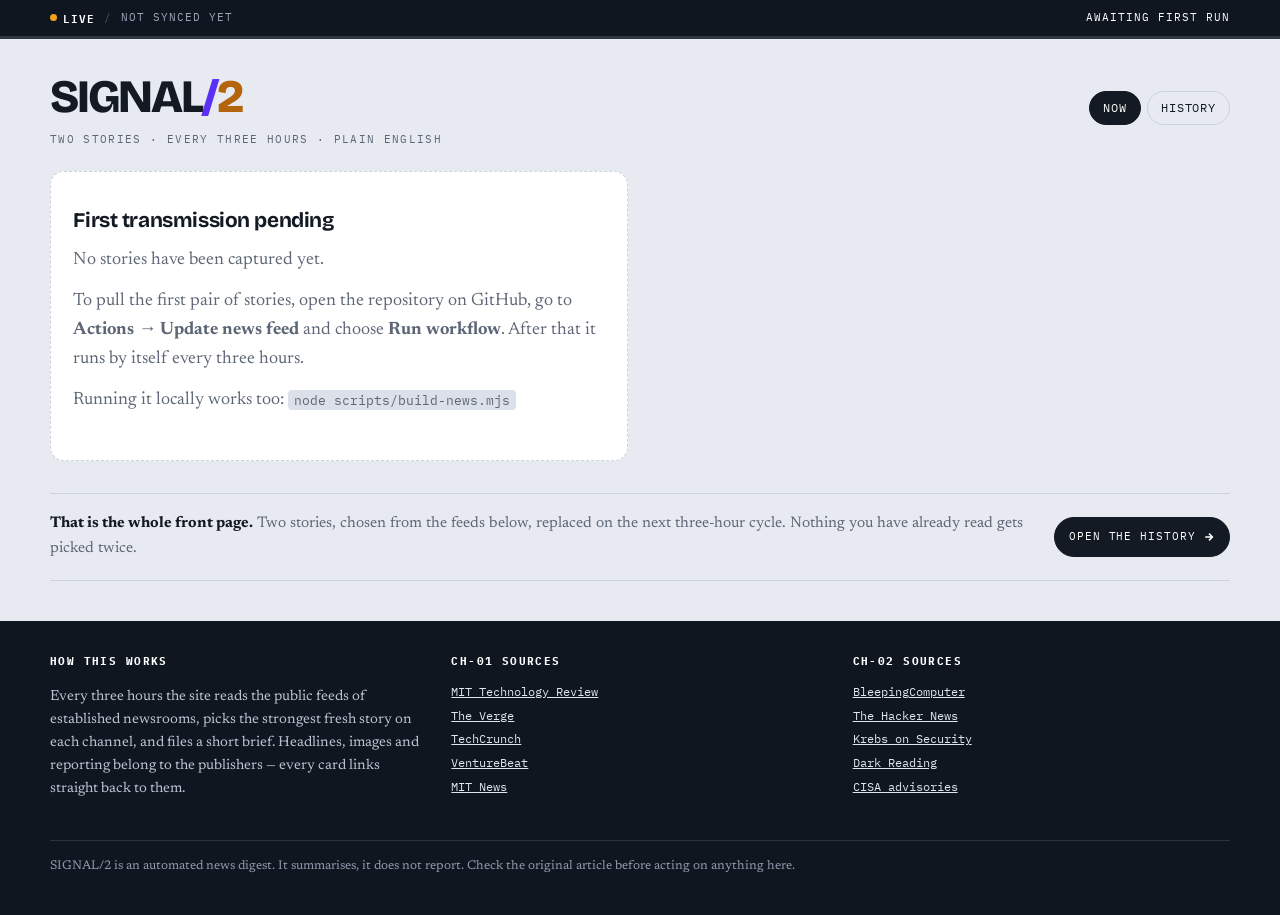
==== index.html @ 84737851 "Add files via upload" ====
<!doctype html>
<html lang="en">
<head>
<meta charset="utf-8">
<meta name="viewport" content="width=device-width, initial-scale=1, viewport-fit=cover">
<title>SIGNAL/2 — AI and cybersecurity news in plain English</title>
<meta name="description" content="Two stories, every three hours: one on artificial intelligence, one on cybersecurity, each explained in 150 words or fewer.">
<meta name="theme-color" content="#0f1620">
<meta property="og:title" content="SIGNAL/2 — two stories, every three hours">
<meta property="og:description" content="One AI story and one cybersecurity story, refreshed every three hours and written for people who are not specialists.">
<meta property="og:type" content="website">
<link rel="icon" href="data:image/svg+xml,%3Csvg xmlns='http://www.w3.org/2000/svg' viewBox='0 0 32 32'%3E%3Crect width='32' height='32' rx='7' fill='%230f1620'/%3E%3Ccircle cx='11' cy='16' r='4' fill='%235a31f4'/%3E%3Ccircle cx='21' cy='16' r='4' fill='%23f2a31b'/%3E%3C/svg%3E">
<link rel="preconnect" href="https://fonts.googleapis.com">
<link rel="preconnect" href="https://fonts.gstatic.com" crossorigin>
<link href="https://fonts.googleapis.com/css2?family=Bricolage+Grotesque:opsz,wght@12..96,600;12..96,700;12..96,800&family=IBM+Plex+Mono:wght@400;500;600&family=Newsreader:opsz,wght@6..72,400;6..72,500&display=swap" rel="stylesheet">
<link rel="stylesheet" href="assets/css/site.css">
</head>
<body>
<a class="skip" href="#channels">Skip to the stories</a>

<!-- the transmission strip: live state of the three-hour cycle -->
<div class="transmission">
  <div class="wrap transmission__row">
    <span class="transmission__live"><span class="dot"></span> Live</span>
    <span class="transmission__sep">/</span>
    <span class="transmission__meta" id="synced">syncing…</span>
    <span class="transmission__next" id="next">next in —</span>
  </div>
  <div class="meter"><div class="meter__fill" id="meterFill"></div></div>
</div>

<header class="wrap masthead">
  <div class="masthead__top">
    <div>
      <a class="wordmark" href="./">SIGNAL<span>/</span><em>2</em></a>
      <p class="tagline">Two stories · every three hours · plain English</p>
    </div>
    <nav class="nav" aria-label="Sections">
      <a href="./" aria-current="page">Now</a>
      <a href="archive.html">History</a>
    </nav>
  </div>
</header>

<main>
  <section class="wrap channels" id="channels" aria-label="Current stories">
    <p class="tagline">Loading the current transmission…</p>
  </section>

  <section class="wrap handoff">
    <p><b>That is the whole front page.</b> Two stories, chosen from the feeds below, replaced on
       the next three-hour cycle. Nothing you have already read gets picked twice.</p>
    <a class="btn" href="archive.html">Open the history
      <svg viewBox="0 0 16 16" fill="none" stroke="currentColor" stroke-width="2" aria-hidden="true"><path d="M3 8h9M8 3.5 12.5 8 8 12.5"/></svg>
    </a>
  </section>
</main>

<footer class="footer">
  <div class="wrap footer__grid">
    <div>
      <h2>How this works</h2>
      <p>Every three hours the site reads the public feeds of established newsrooms, picks the
         strongest fresh story on each channel, and files a short brief. Headlines, images and
         reporting belong to the publishers — every card links straight back to them.</p>
    </div>
    <div>
      <h2>CH-01 sources</h2>
      <ul>
        <li><a href="https://www.technologyreview.com/" rel="noopener">MIT Technology Review</a></li>
        <li><a href="https://www.theverge.com/ai-artificial-intelligence" rel="noopener">The Verge</a></li>
        <li><a href="https://techcrunch.com/category/artificial-intelligence/" rel="noopener">TechCrunch</a></li>
        <li><a href="https://venturebeat.com/category/ai/" rel="noopener">VentureBeat</a></li>
        <li><a href="https://news.mit.edu/topic/artificial-intelligence2" rel="noopener">MIT News</a></li>
      </ul>
    </div>
    <div>
      <h2>CH-02 sources</h2>
      <ul>
        <li><a href="https://www.bleepingcomputer.com/" rel="noopener">BleepingComputer</a></li>
        <li><a href="https://thehackernews.com/" rel="noopener">The Hacker News</a></li>
        <li><a href="https://krebsonsecurity.com/" rel="noopener">Krebs on Security</a></li>
        <li><a href="https://www.darkreading.com/" rel="noopener">Dark Reading</a></li>
        <li><a href="https://www.cisa.gov/" rel="noopener">CISA advisories</a></li>
      </ul>
    </div>
  </div>
  <div class="wrap footer__note">
    SIGNAL/2 is an automated news digest. It summarises, it does not report. Check the original
    article before acting on anything here.
  </div>
</footer>

<script type="module" src="assets/js/home.js"></script>
</body>
</html>
---- assets/css/site.css ----
/* =========================================================================
   SIGNAL/2 — two channels, every three hours.
   Palette   cool newsprint paper, deep slate ink, ultraviolet (AI),
             alert amber (security). Two accents because there are two channels.
   Type      Bricolage Grotesque (display) / Newsreader (body) / IBM Plex Mono (data)
   Signature the transmission strip: a live 3-hour cycle meter across the top.
   ========================================================================= */

:root {
  --paper:      #e7eaf0;
  --paper-deep: #dbe0e9;
  --card:       #ffffff;
  --ink:        #131a24;
  --ink-soft:   #5c6675;
  --rule:       #cbd2de;
  --deep:       #0f1620;
  --ch1:        #5a31f4;  /* CH-01 artificial intelligence */
  --ch1-wash:   #eeeaff;
  --ch2:        #b4640a;  /* CH-02 cybersecurity (amber, darkened for contrast) */
  --ch2-wash:   #fdf1de;
  --ch2-bright: #f2a31b;

  --display: 'Bricolage Grotesque', 'Trebuchet MS', system-ui, sans-serif;
  --body:    'Newsreader', Georgia, 'Times New Roman', serif;
  --mono:    'IBM Plex Mono', ui-monospace, 'SF Mono', Menlo, monospace;

  --gap: 1.15rem;
  --radius: 14px;
  --shadow: 0 1px 2px rgba(19,26,36,.06), 0 12px 28px -18px rgba(19,26,36,.35);
}

* { box-sizing: border-box; }

html { -webkit-text-size-adjust: 100%; scroll-behavior: smooth; }

body {
  margin: 0;
  background: var(--paper);
  color: var(--ink);
  font-family: var(--body);
  font-size: 17px;
  line-height: 1.6;
  font-synthesis-weight: none;
  -webkit-font-smoothing: antialiased;
}

img { max-width: 100%; display: block; }
a { color: inherit; }

.wrap { width: min(100% - 2rem, 1180px); margin-inline: auto; }

.skip {
  position: absolute; left: -9999px; top: 0; z-index: 99;
  background: var(--ink); color: #fff; padding: .6rem 1rem; font-family: var(--mono);
}
.skip:focus { left: .5rem; top: .5rem; }

:focus-visible {
  outline: 3px solid var(--ch1);
  outline-offset: 2px;
  border-radius: 4px;
}

/* ---------------------------------------------------- transmission strip */

.transmission {
  background: var(--deep);
  color: #dfe5ef;
  font-family: var(--mono);
  font-size: .68rem;
  letter-spacing: .09em;
  text-transform: uppercase;
  position: relative;
}
.transmission__row {
  display: flex;
  align-items: center;
  gap: .55rem;
  padding: .55rem 0 .6rem;
  flex-wrap: wrap;
}
.transmission__live {
  display: inline-flex; align-items: center; gap: .4rem;
  color: #fff; font-weight: 600;
}
.dot {
  width: 7px; height: 7px; border-radius: 50%;
  background: var(--ch2-bright);
  box-shadow: 0 0 0 0 rgba(242,163,27,.7);
  animation: pulse 2.4s ease-out infinite;
}
@keyframes pulse {
  0%   { box-shadow: 0 0 0 0 rgba(242,163,27,.6); }
  70%  { box-shadow: 0 0 0 9px rgba(242,163,27,0); }
  100% { box-shadow: 0 0 0 0 rgba(242,163,27,0); }
}
.transmission__sep { opacity: .3; }
.transmission__meta { color: #9aa6b8; }
.transmission__next { margin-left: auto; color: #fff; }

/* the cycle meter — fills over the three hours between updates */
.meter {
  height: 3px;
  background: rgba(255,255,255,.14);
  position: relative;
  overflow: hidden;
}
.meter__fill {
  height: 100%;
  width: 0%;
  background: linear-gradient(90deg, var(--ch1) 0%, var(--ch2-bright) 100%);
  transition: width .9s ease;
}

/* ------------------------------------------------------------- masthead */

.masthead { padding: 1.6rem 0 1.1rem; }
.masthead__top {
  display: flex; align-items: baseline; justify-content: space-between;
  gap: 1rem; flex-wrap: wrap;
}
.wordmark {
  font-family: var(--display);
  font-weight: 800;
  font-size: clamp(1.85rem, 8vw, 2.9rem);
  letter-spacing: -.045em;
  line-height: .95;
  margin: 0;
  text-decoration: none;
  display: inline-block;
}
.wordmark span { color: var(--ch1); }
.wordmark em {
  font-style: normal;
  color: var(--ch2);
}
.tagline {
  font-family: var(--mono);
  font-size: .7rem;
  letter-spacing: .12em;
  text-transform: uppercase;
  color: var(--ink-soft);
  margin: .55rem 0 0;
}
.nav { display: flex; gap: .4rem; font-family: var(--mono); font-size: .72rem; }
.nav a {
  text-decoration: none;
  padding: .42rem .8rem;
  border: 1px solid var(--rule);
  border-radius: 999px;
  letter-spacing: .08em;
  text-transform: uppercase;
  background: transparent;
  transition: background .15s ease, border-color .15s ease;
}
.nav a:hover { background: var(--card); border-color: var(--ink); }
.nav a[aria-current="page"] { background: var(--ink); color: #fff; border-color: var(--ink); }

/* ----------------------------------------------------------- the stories */

.channels {
  display: grid;
  gap: var(--gap);
  padding-bottom: 2rem;
}

.story {
  background: var(--card);
  border-radius: var(--radius);
  box-shadow: var(--shadow);
  overflow: hidden;
  display: flex;
  flex-direction: column;
  border-top: 4px solid var(--accent, var(--ch1));
  opacity: 0;
  transform: translateY(10px);
  animation: rise .5s cubic-bezier(.2,.7,.3,1) forwards;
}
.story--sec { --accent: var(--ch2-bright); }
.story:nth-child(2) { animation-delay: .12s; }
@keyframes rise { to { opacity: 1; transform: none; } }

.story__frame {
  position: relative;
  aspect-ratio: 16 / 9;
  background: var(--paper-deep);
  overflow: hidden;
}
.story__frame img {
  width: 100%; height: 100%;
  object-fit: cover;
  transition: transform .6s cubic-bezier(.2,.7,.3,1);
}
.story:hover .story__frame img { transform: scale(1.03); }

.plate {
  position: absolute;
  left: .75rem; bottom: .75rem;
  display: inline-flex; align-items: center; gap: .45rem;
  background: var(--deep);
  color: #fff;
  font-family: var(--mono);
  font-size: .64rem;
  letter-spacing: .13em;
  text-transform: uppercase;
  padding: .38rem .65rem;
  border-radius: 4px;
}
.plate b { color: var(--accent, var(--ch1)); font-weight: 600; }
.story--sec .plate b { color: var(--ch2-bright); }

.story__body { padding: 1.15rem 1.15rem 1.3rem; display: flex; flex-direction: column; flex: 1; }

.eyebrow {
  font-family: var(--mono);
  font-size: .66rem;
  letter-spacing: .1em;
  text-transform: uppercase;
  color: var(--ink-soft);
  margin: 0 0 .55rem;
  display: flex; gap: .45rem; align-items: center; flex-wrap: wrap;
}
.eyebrow .src { color: var(--ink); font-weight: 600; }

.story__title {
  font-family: var(--display);
  font-weight: 700;
  font-size: clamp(1.35rem, 5.4vw, 1.75rem);
  line-height: 1.12;
  letter-spacing: -.025em;
  margin: 0 0 .7rem;
}
.story__title a { text-decoration: none; }
.story__title a:hover { text-decoration: underline; text-decoration-thickness: 2px; text-underline-offset: 3px; }

.brief { margin: 0 0 1rem; font-size: 1.02rem; }

.matters {
  border-left: 3px solid var(--accent, var(--ch1));
  background: var(--wash, var(--ch1-wash));
  padding: .6rem .8rem;
  border-radius: 0 8px 8px 0;
  margin: 0 0 1.1rem;
  font-size: .93rem;
}
.story--sec .matters { --wash: var(--ch2-wash); border-left-color: var(--ch2); }
.matters b {
  display: block;
  font-family: var(--mono);
  font-size: .62rem;
  letter-spacing: .13em;
  text-transform: uppercase;
  color: var(--ink-soft);
  margin-bottom: .2rem;
}

.story__foot {
  margin-top: auto;
  display: flex; align-items: center; gap: .6rem; flex-wrap: wrap;
  padding-top: .3rem;
  border-top: 1px solid var(--rule);
}
.wordcount {
  font-family: var(--mono);
  font-size: .64rem;
  color: var(--ink-soft);
  letter-spacing: .08em;
  text-transform: uppercase;
}
.btn {
  margin-left: auto;
  display: inline-flex; align-items: center; gap: .45rem;
  background: var(--ink);
  color: #fff;
  text-decoration: none;
  font-family: var(--mono);
  font-size: .7rem;
  letter-spacing: .08em;
  text-transform: uppercase;
  padding: .6rem .9rem;
  border-radius: 999px;
  border: 1px solid var(--ink);
  transition: transform .15s ease, background .15s ease;
}
.btn:hover { background: var(--accent, var(--ch1)); border-color: var(--accent, var(--ch1)); transform: translateY(-1px); }
.story--sec .btn:hover { background: var(--ch2); border-color: var(--ch2); }
.btn svg { width: 12px; height: 12px; }

/* ------------------------------------------------------------ empty/error */

.empty {
  background: var(--card);
  border: 1px dashed var(--rule);
  border-radius: var(--radius);
  padding: 2rem 1.4rem;
  text-align: left;
}
.empty h2 {
  font-family: var(--display);
  font-size: 1.3rem;
  margin: 0 0 .5rem;
  letter-spacing: -.02em;
}
.empty p { margin: 0 0 .8rem; color: var(--ink-soft); }
.empty code {
  font-family: var(--mono); font-size: .82rem;
  background: var(--paper-deep); padding: .12rem .35rem; border-radius: 4px;
}

/* ---------------------------------------------------------------- archive */

.page-head { padding: .4rem 0 1.2rem; }
.page-head h1 {
  font-family: var(--display);
  font-size: clamp(1.7rem, 7vw, 2.4rem);
  letter-spacing: -.035em;
  margin: 0 0 .3rem;
}
.page-head p { margin: 0; color: var(--ink-soft); font-size: .98rem; }

.controls {
  position: sticky; top: 0; z-index: 5;
  background: color-mix(in srgb, var(--paper) 88%, transparent);
  backdrop-filter: blur(8px);
  padding: .75rem 0;
  border-bottom: 1px solid var(--rule);
  display: flex; gap: .5rem; flex-wrap: wrap; align-items: center;
}
.chips { display: flex; gap: .4rem; }
.chip {
  font-family: var(--mono); font-size: .68rem; letter-spacing: .08em; text-transform: uppercase;
  border: 1px solid var(--rule); background: var(--card); color: var(--ink);
  padding: .45rem .75rem; border-radius: 999px; cursor: pointer;
  transition: background .15s ease;
}
.chip[aria-pressed="true"] { background: var(--ink); color: #fff; border-color: var(--ink); }
.chip[data-channel="ai"][aria-pressed="true"] { background: var(--ch1); border-color: var(--ch1); }
.chip[data-channel="sec"][aria-pressed="true"] { background: var(--ch2); border-color: var(--ch2); }

.search {
  flex: 1 1 180px;
  font-family: var(--mono); font-size: .8rem;
  padding: .5rem .8rem;
  border: 1px solid var(--rule);
  border-radius: 999px;
  background: var(--card);
  color: var(--ink);
  min-width: 0;
}
.search::placeholder { color: var(--ink-soft); }

.daygroup { padding-top: 1.4rem; }
.daygroup__label {
  font-family: var(--mono); font-size: .68rem; letter-spacing: .12em; text-transform: uppercase;
  color: var(--ink-soft);
  display: flex; align-items: center; gap: .7rem;
  margin-bottom: .75rem;
}
.daygroup__label::after { content: ''; flex: 1; height: 1px; background: var(--rule); }

.loglist { list-style: none; padding: 0; margin: 0; }
.log { display: grid; gap: .7rem; list-style: none; padding: 0; margin: 0; }

.log-item {
  background: var(--card);
  border-radius: 12px;
  box-shadow: var(--shadow);
  overflow: hidden;
  display: grid;
  grid-template-columns: 92px 1fr;
  border-left: 3px solid var(--accent, var(--ch1));
}
.log-item--sec { --accent: var(--ch2-bright); }
.log-item.is-target { outline: 3px solid var(--ch1); outline-offset: 2px; }
.log-item__thumb { background: var(--paper-deep); }
.log-item__thumb img { width: 100%; height: 100%; object-fit: cover; }
.log-item__body { padding: .8rem .9rem .85rem; min-width: 0; }
.log-item h3 {
  font-family: var(--display); font-weight: 700;
  font-size: 1.02rem; line-height: 1.2; letter-spacing: -.02em;
  margin: .15rem 0 .4rem;
}
.log-item h3 a { text-decoration: none; }
.log-item h3 a:hover { text-decoration: underline; }
.log-item .brief { font-size: .93rem; margin: 0 0 .5rem; }
.log-item .brief.is-clamped {
  display: -webkit-box; -webkit-line-clamp: 2; -webkit-box-orient: vertical; overflow: hidden;
}
.log-actions { display: flex; gap: .8rem; align-items: center; flex-wrap: wrap; }
.linky {
  font-family: var(--mono); font-size: .66rem; letter-spacing: .08em; text-transform: uppercase;
  background: none; border: 0; padding: 0; cursor: pointer;
  color: var(--ink-soft); text-decoration: underline; text-underline-offset: 3px;
}
.linky:hover { color: var(--ink); }
.linky--source { color: var(--accent, var(--ch1)); font-weight: 600; }
.log-item--sec .linky--source { color: var(--ch2); }

.more {
  display: block; width: 100%; margin: 1.6rem 0 0;
  font-family: var(--mono); font-size: .72rem; letter-spacing: .1em; text-transform: uppercase;
  padding: .85rem; border: 1px solid var(--ink); border-radius: 999px;
  background: transparent; color: var(--ink); cursor: pointer;
}
.more:hover { background: var(--ink); color: #fff; }

/* ---------------------------------------------------------------- handoff */

.handoff {
  display: flex; align-items: center; gap: 1rem; flex-wrap: wrap;
  border-top: 1px solid var(--rule);
  border-bottom: 1px solid var(--rule);
  padding: 1.15rem 0;
}
.handoff p { margin: 0; flex: 1 1 260px; font-size: .96rem; color: var(--ink-soft); }
.handoff b { color: var(--ink); }
.handoff .btn { margin-left: 0; }

/* ----------------------------------------------------------------- footer */

.footer {
  background: var(--deep);
  color: #b9c3d2;
  margin-top: 2.5rem;
  padding: 2rem 0 2.4rem;
  font-size: .9rem;
}
.footer h2 {
  font-family: var(--mono); font-size: .68rem; letter-spacing: .13em; text-transform: uppercase;
  color: #fff; margin: 0 0 .6rem;
}
.footer__grid { display: grid; gap: 1.5rem; }
.footer ul { list-style: none; margin: 0; padding: 0; font-family: var(--mono); font-size: .74rem; line-height: 2; }
.footer a { color: #dfe5ef; }
.footer__note { margin-top: 1.6rem; padding-top: 1rem; border-top: 1px solid rgba(255,255,255,.12); font-size: .78rem; color: #8d99ab; }

/* ------------------------------------------------------------ wider screens */

@media (min-width: 760px) {
  body { font-size: 18px; }
  .channels { grid-template-columns: 1fr 1fr; gap: 1.5rem; }
  .story__body { padding: 1.4rem 1.5rem 1.6rem; }
  .log-item { grid-template-columns: 150px 1fr; }
  .log-item h3 { font-size: 1.12rem; }
  .footer__grid { grid-template-columns: repeat(3, 1fr); }
  .transmission { font-size: .7rem; }
}

@media (min-width: 1024px) {
  .masthead { padding: 2.2rem 0 1.4rem; }
  .log { grid-template-columns: 1fr 1fr; }
  .log-item { grid-template-columns: 128px 1fr; }
}

/* ------------------------------------------------------- dark environment */

@media (prefers-color-scheme: dark) {
  :root {
    --paper:      #10161f;
    --paper-deep: #1b2431;
    --card:       #18202b;
    --ink:        #e9edf4;
    --ink-soft:   #9aa6b8;
    --rule:       #2a3543;
    --deep:       #0a0f16;
    --ch1:        #a390ff;
    --ch1-wash:   #1e1d3a;
    --ch2:        #f2a31b;
    --ch2-wash:   #33260f;
    --shadow: 0 1px 2px rgba(0,0,0,.4), 0 14px 30px -20px rgba(0,0,0,.9);
  }
  .btn { background: var(--ink); color: var(--deep); border-color: var(--ink); }
  .btn:hover { color: var(--deep); }   /* keep text dark on the light accents */
  .chip[aria-pressed="true"] { background: var(--ink); color: var(--deep); }
  .chip[data-channel="ai"][aria-pressed="true"],
  .chip[data-channel="sec"][aria-pressed="true"] { color: #0a0f16; }
  .more:hover { background: var(--ink); color: var(--deep); }
  .plate { background: rgba(10,15,22,.85); }
}

@media (prefers-reduced-motion: reduce) {
  *, *::before, *::after {
    animation-duration: .001ms !important;
    animation-iteration-count: 1 !important;
    transition-duration: .001ms !important;
    scroll-behavior: auto !important;
  }
  .story { opacity: 1; transform: none; }
}
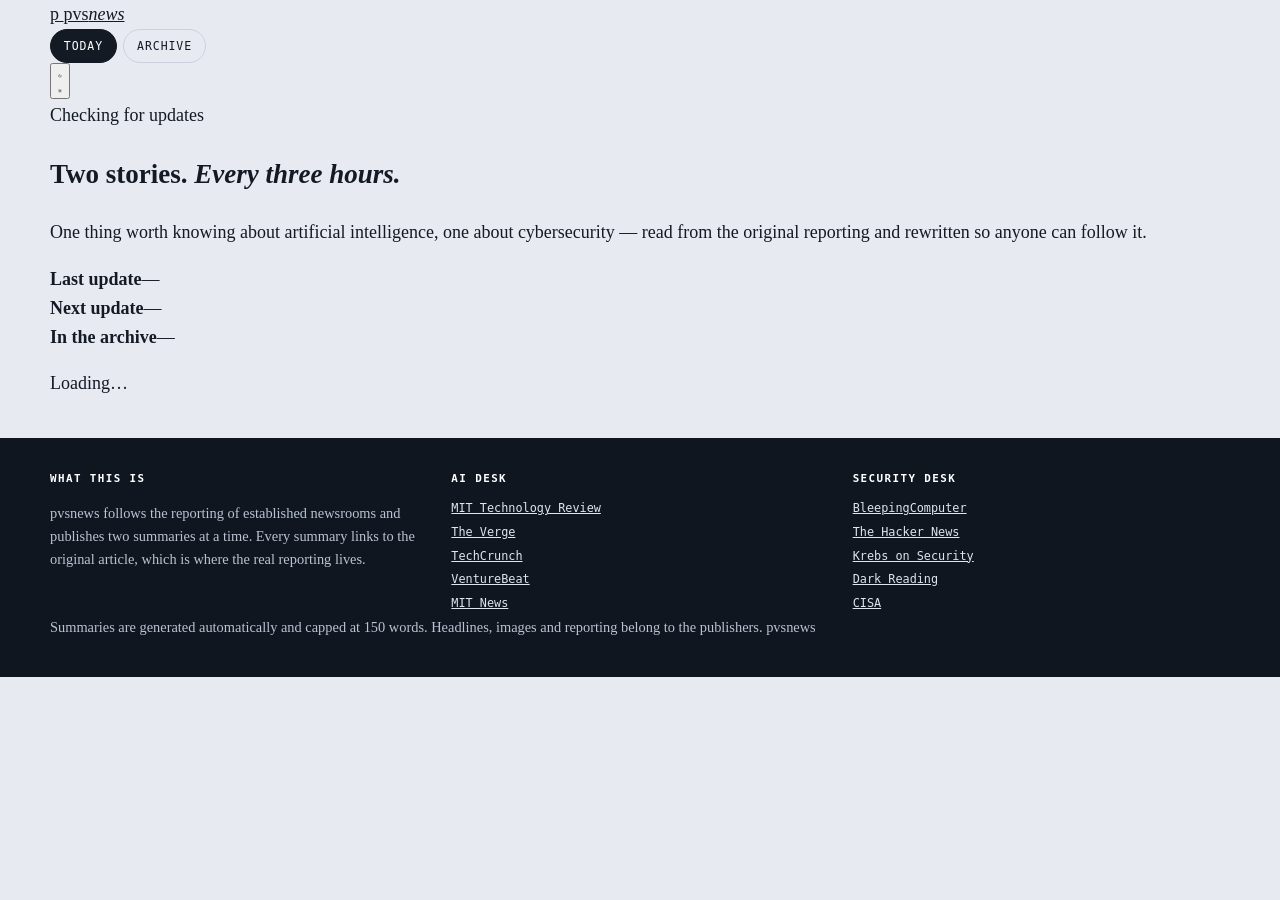
==== commit aca17e53: "Add files via upload" ====
--- a/index.html
+++ b/index.html
@@ -1,71 +1,77 @@
 <!doctype html>
-<html lang="en">
+<html lang="en" data-theme="dark">
 <head>
 <meta charset="utf-8">
 <meta name="viewport" content="width=device-width, initial-scale=1, viewport-fit=cover">
-<title>SIGNAL/2 — AI and cybersecurity news in plain English</title>
-<meta name="description" content="Two stories, every three hours: one on artificial intelligence, one on cybersecurity, each explained in 150 words or fewer.">
-<meta name="theme-color" content="#0f1620">
-<meta property="og:title" content="SIGNAL/2 — two stories, every three hours">
-<meta property="og:description" content="One AI story and one cybersecurity story, refreshed every three hours and written for people who are not specialists.">
+<title>pvsnews — AI &amp; cybersecurity, every three hours</title>
+<meta name="description" content="Two stories at a time: one on artificial intelligence, one on cybersecurity, each summarised in 150 words for people who are not specialists.">
+<meta name="theme-color" content="#0a0e16">
+<meta property="og:title" content="pvsnews">
+<meta property="og:description" content="AI and cybersecurity news, summarised in plain language and refreshed every three hours.">
 <meta property="og:type" content="website">
-<link rel="icon" href="data:image/svg+xml,%3Csvg xmlns='http://www.w3.org/2000/svg' viewBox='0 0 32 32'%3E%3Crect width='32' height='32' rx='7' fill='%230f1620'/%3E%3Ccircle cx='11' cy='16' r='4' fill='%235a31f4'/%3E%3Ccircle cx='21' cy='16' r='4' fill='%23f2a31b'/%3E%3C/svg%3E">
+<meta name="apple-mobile-web-app-capable" content="yes">
+<link rel="icon" href="data:image/svg+xml,%3Csvg xmlns='http://www.w3.org/2000/svg' viewBox='0 0 32 32'%3E%3Cdefs%3E%3ClinearGradient id='g' x1='0' y1='0' x2='1' y2='1'%3E%3Cstop offset='0' stop-color='%2352d1ff'/%3E%3Cstop offset='.55' stop-color='%237c6bff'/%3E%3Cstop offset='1' stop-color='%23ff8360'/%3E%3C/linearGradient%3E%3C/defs%3E%3Crect width='32' height='32' rx='9' fill='url(%23g)'/%3E%3Ctext x='16' y='22' font-family='Verdana,sans-serif' font-weight='bold' font-size='15' fill='%2308101c' text-anchor='middle'%3Ep%3C/text%3E%3C/svg%3E">
 <link rel="preconnect" href="https://fonts.googleapis.com">
 <link rel="preconnect" href="https://fonts.gstatic.com" crossorigin>
-<link href="https://fonts.googleapis.com/css2?family=Bricolage+Grotesque:opsz,wght@12..96,600;12..96,700;12..96,800&family=IBM+Plex+Mono:wght@400;500;600&family=Newsreader:opsz,wght@6..72,400;6..72,500&display=swap" rel="stylesheet">
+<link href="https://fonts.googleapis.com/css2?family=JetBrains+Mono:wght@400;500&family=Manrope:wght@400;500;600&family=Sora:wght@600;700&display=swap" rel="stylesheet">
 <link rel="stylesheet" href="assets/css/site.css">
+<script>
+  // Applied before paint so the correct theme is there on first frame.
+  (function () {
+    try {
+      var saved = localStorage.getItem('pvs-theme');
+      var sys = window.matchMedia('(prefers-color-scheme: light)').matches ? 'light' : 'dark';
+      document.documentElement.dataset.theme = saved || sys;
+    } catch (e) {}
+  })();
+</script>
 </head>
 <body>
-<a class="skip" href="#channels">Skip to the stories</a>
+<a class="skip" href="#edition">Skip to the stories</a>
 
-<!-- the transmission strip: live state of the three-hour cycle -->
-<div class="transmission">
-  <div class="wrap transmission__row">
-    <span class="transmission__live"><span class="dot"></span> Live</span>
-    <span class="transmission__sep">/</span>
-    <span class="transmission__meta" id="synced">syncing…</span>
-    <span class="transmission__next" id="next">next in —</span>
-  </div>
-  <div class="meter"><div class="meter__fill" id="meterFill"></div></div>
-</div>
-
-<header class="wrap masthead">
-  <div class="masthead__top">
-    <div>
-      <a class="wordmark" href="./">SIGNAL<span>/</span><em>2</em></a>
-      <p class="tagline">Two stories · every three hours · plain English</p>
-    </div>
+<header class="head">
+  <div class="wrap head__row">
+    <a class="brand" href="./">
+      <span class="brand__mark">p</span>
+      <span class="brand__name">pvs<i>news</i></span>
+    </a>
     <nav class="nav" aria-label="Sections">
-      <a href="./" aria-current="page">Now</a>
-      <a href="archive.html">History</a>
+      <a href="./" aria-current="page">Today</a>
+      <a href="archive.html">Archive</a>
     </nav>
+    <button class="iconbtn" id="theme" type="button" aria-label="Switch between light and dark">
+      <svg class="moon" viewBox="0 0 24 24" fill="none" stroke="currentColor" stroke-width="2" stroke-linecap="round" stroke-linejoin="round"><path d="M21 12.8A9 9 0 1 1 11.2 3a7 7 0 0 0 9.8 9.8z"/></svg>
+      <svg class="sun" viewBox="0 0 24 24" fill="none" stroke="currentColor" stroke-width="2" stroke-linecap="round"><circle cx="12" cy="12" r="4"/><path d="M12 2v2M12 20v2M4.9 4.9l1.4 1.4M17.7 17.7l1.4 1.4M2 12h2M20 12h2M4.9 19.1l1.4-1.4M17.7 6.3l1.4-1.4"/></svg>
+    </button>
   </div>
 </header>
 
 <main>
-  <section class="wrap channels" id="channels" aria-label="Current stories">
-    <p class="tagline">Loading the current transmission…</p>
+  <section class="wrap hero">
+    <span class="pulse"><span class="pulse__dot"></span><span id="pulseText">Checking for updates</span></span>
+    <h1>Two stories. <em>Every three hours.</em></h1>
+    <p class="hero__sub">One thing worth knowing about artificial intelligence, one about cybersecurity — read from the original reporting and rewritten so anyone can follow it.</p>
+    <div class="stats">
+      <div class="stat"><b>Last update</b><span id="statUpdated">—</span></div>
+      <div class="stat"><b>Next update</b><span id="statNext">—</span></div>
+      <div class="stat"><b>In the archive</b><span id="statArchive">—</span></div>
+    </div>
   </section>
 
-  <section class="wrap handoff">
-    <p><b>That is the whole front page.</b> Two stories, chosen from the feeds below, replaced on
-       the next three-hour cycle. Nothing you have already read gets picked twice.</p>
-    <a class="btn" href="archive.html">Open the history
-      <svg viewBox="0 0 16 16" fill="none" stroke="currentColor" stroke-width="2" aria-hidden="true"><path d="M3 8h9M8 3.5 12.5 8 8 12.5"/></svg>
-    </a>
+  <section class="wrap edition" id="edition" aria-label="Today's stories">
+    <p class="mono">Loading…</p>
   </section>
 </main>
 
 <footer class="footer">
   <div class="wrap footer__grid">
     <div>
-      <h2>How this works</h2>
-      <p>Every three hours the site reads the public feeds of established newsrooms, picks the
-         strongest fresh story on each channel, and files a short brief. Headlines, images and
-         reporting belong to the publishers — every card links straight back to them.</p>
+      <h2>What this is</h2>
+      <p>pvsnews follows the reporting of established newsrooms and publishes two summaries at a
+         time. Every summary links to the original article, which is where the real reporting lives.</p>
     </div>
-    <div>
-      <h2>CH-01 sources</h2>
+    <div class="footer__ai">
+      <h2>AI desk</h2>
       <ul>
         <li><a href="https://www.technologyreview.com/" rel="noopener">MIT Technology Review</a></li>
         <li><a href="https://www.theverge.com/ai-artificial-intelligence" rel="noopener">The Verge</a></li>
@@ -74,20 +80,20 @@
         <li><a href="https://news.mit.edu/topic/artificial-intelligence2" rel="noopener">MIT News</a></li>
       </ul>
     </div>
-    <div>
-      <h2>CH-02 sources</h2>
+    <div class="footer__sec">
+      <h2>Security desk</h2>
       <ul>
         <li><a href="https://www.bleepingcomputer.com/" rel="noopener">BleepingComputer</a></li>
         <li><a href="https://thehackernews.com/" rel="noopener">The Hacker News</a></li>
         <li><a href="https://krebsonsecurity.com/" rel="noopener">Krebs on Security</a></li>
         <li><a href="https://www.darkreading.com/" rel="noopener">Dark Reading</a></li>
-        <li><a href="https://www.cisa.gov/" rel="noopener">CISA advisories</a></li>
+        <li><a href="https://www.cisa.gov/" rel="noopener">CISA</a></li>
       </ul>
     </div>
   </div>
-  <div class="wrap footer__note">
-    SIGNAL/2 is an automated news digest. It summarises, it does not report. Check the original
-    article before acting on anything here.
+  <div class="wrap footer__fine">
+    <span>Summaries are generated automatically and capped at 150 words. Headlines, images and reporting belong to the publishers.</span>
+    <span>pvsnews</span>
   </div>
 </footer>
 
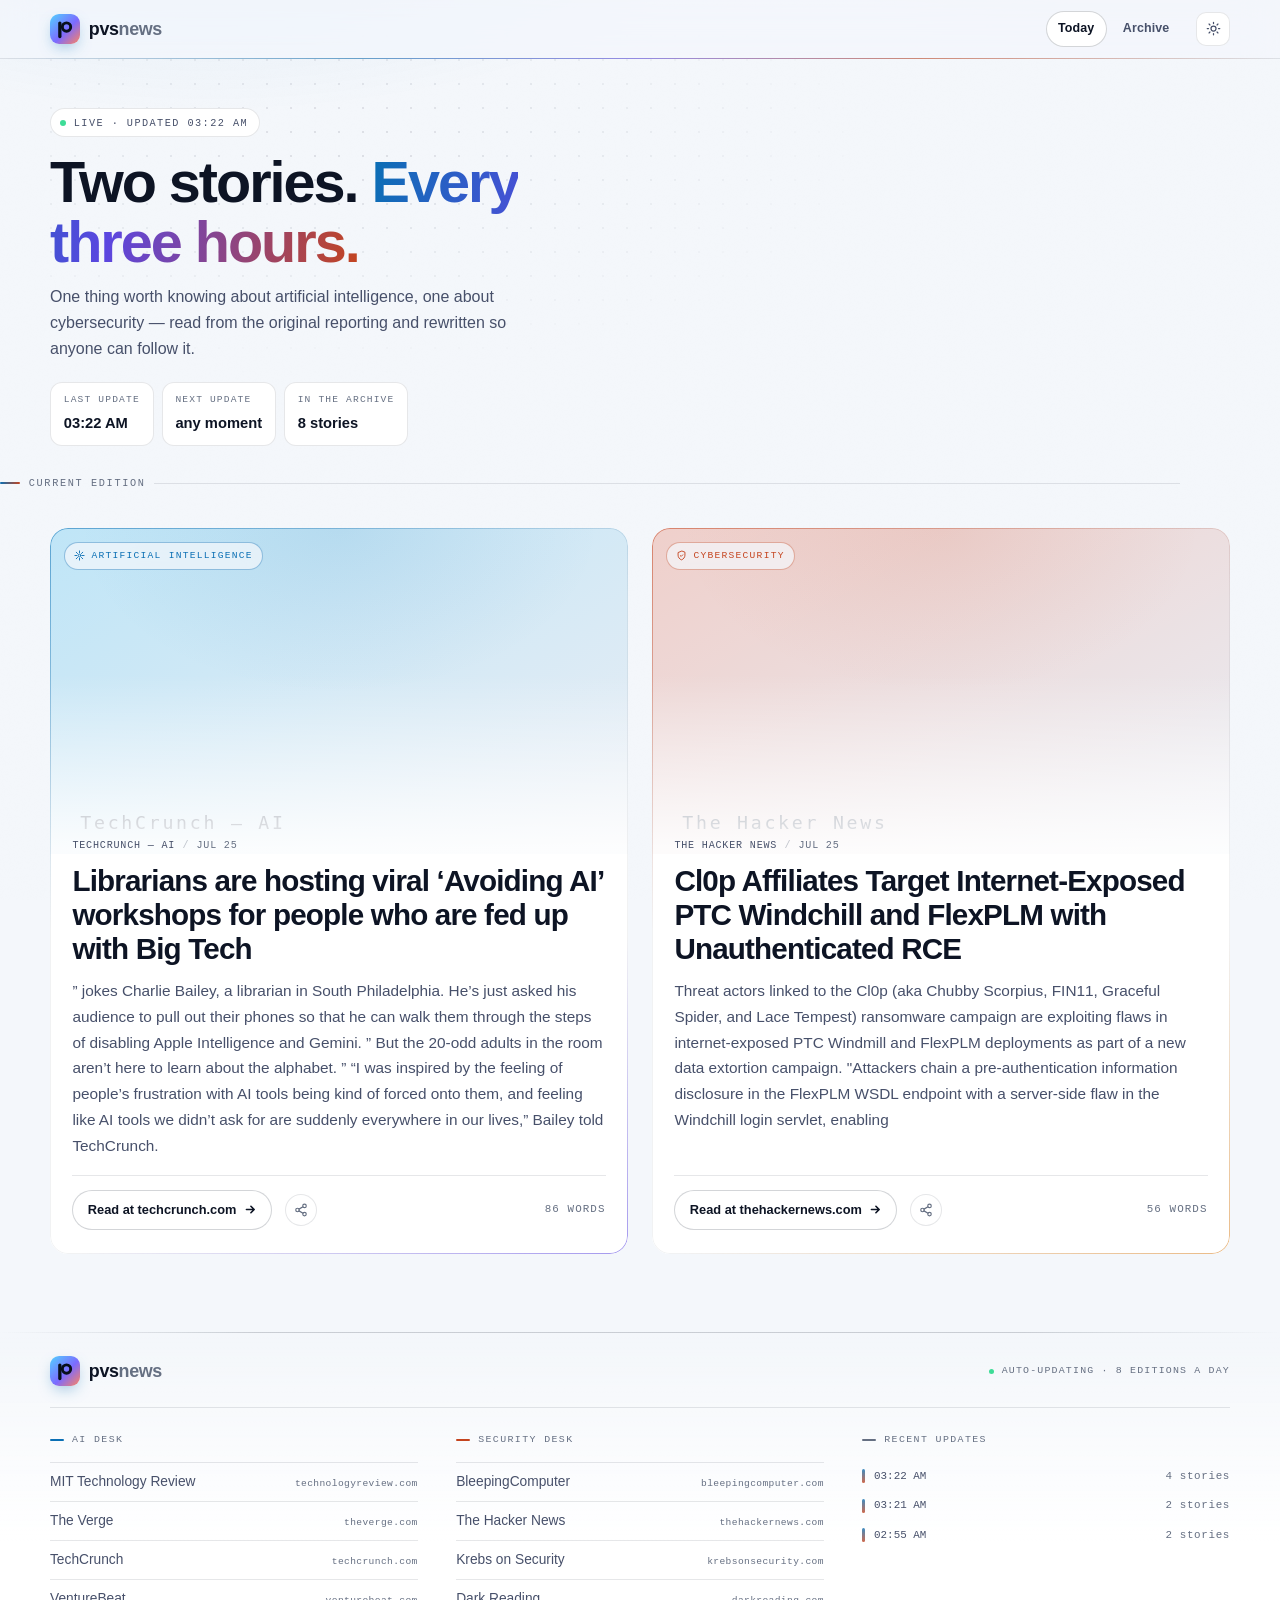
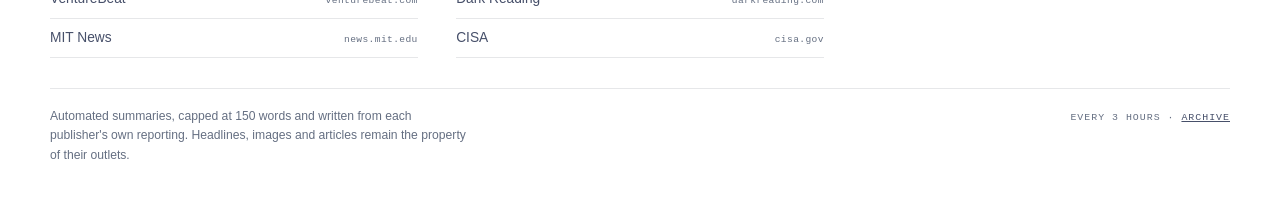
==== commit 959d4597: "Add files via upload" ====
--- a/index.html
+++ b/index.html
@@ -10,7 +10,13 @@
 <meta property="og:description" content="AI and cybersecurity news, summarised in plain language and refreshed every three hours.">
 <meta property="og:type" content="website">
 <meta name="apple-mobile-web-app-capable" content="yes">
-<link rel="icon" href="data:image/svg+xml,%3Csvg xmlns='http://www.w3.org/2000/svg' viewBox='0 0 32 32'%3E%3Cdefs%3E%3ClinearGradient id='g' x1='0' y1='0' x2='1' y2='1'%3E%3Cstop offset='0' stop-color='%2352d1ff'/%3E%3Cstop offset='.55' stop-color='%237c6bff'/%3E%3Cstop offset='1' stop-color='%23ff8360'/%3E%3C/linearGradient%3E%3C/defs%3E%3Crect width='32' height='32' rx='9' fill='url(%23g)'/%3E%3Ctext x='16' y='22' font-family='Verdana,sans-serif' font-weight='bold' font-size='15' fill='%2308101c' text-anchor='middle'%3Ep%3C/text%3E%3C/svg%3E">
+<link rel="icon" href="assets/icons/icon.svg" type="image/svg+xml">
+<link rel="icon" href="assets/icons/favicon-32.png" sizes="32x32" type="image/png">
+<link rel="icon" href="assets/icons/favicon-16.png" sizes="16x16" type="image/png">
+<link rel="apple-touch-icon" href="assets/icons/apple-touch-icon.png">
+<link rel="manifest" href="site.webmanifest">
+<meta name="apple-mobile-web-app-title" content="pvsnews">
+<meta name="apple-mobile-web-app-status-bar-style" content="black-translucent">
 <link rel="preconnect" href="https://fonts.googleapis.com">
 <link rel="preconnect" href="https://fonts.gstatic.com" crossorigin>
 <link href="https://fonts.googleapis.com/css2?family=JetBrains+Mono:wght@400;500&family=Manrope:wght@400;500;600&family=Sora:wght@600;700&display=swap" rel="stylesheet">
@@ -32,7 +38,7 @@
 <header class="head">
   <div class="wrap head__row">
     <a class="brand" href="./">
-      <span class="brand__mark">p</span>
+      <img class="brand__mark" src="assets/icons/icon.svg" alt="" width="30" height="30">
       <span class="brand__name">pvs<i>news</i></span>
     </a>
     <nav class="nav" aria-label="Sections">
@@ -58,42 +64,54 @@
     </div>
   </section>
 
+  <p class="wrap seclabel">Current edition</p>
   <section class="wrap edition" id="edition" aria-label="Today's stories">
     <p class="mono">Loading…</p>
   </section>
 </main>
 
 <footer class="footer">
-  <div class="wrap footer__grid">
-    <div>
-      <h2>What this is</h2>
-      <p>pvsnews follows the reporting of established newsrooms and publishes two summaries at a
-         time. Every summary links to the original article, which is where the real reporting lives.</p>
+  <div class="wrap">
+    <div class="footer__top">
+      <a class="brand" href="./">
+        <img class="brand__mark" src="assets/icons/icon.svg" alt="" width="30" height="30">
+        <span class="brand__name">pvs<i>news</i></span>
+      </a>
+      <p class="footer__status"><span class="pulse__dot"></span> Auto-updating · 8 editions a day</p>
     </div>
-    <div class="footer__ai">
-      <h2>AI desk</h2>
-      <ul>
-        <li><a href="https://www.technologyreview.com/" rel="noopener">MIT Technology Review</a></li>
-        <li><a href="https://www.theverge.com/ai-artificial-intelligence" rel="noopener">The Verge</a></li>
-        <li><a href="https://techcrunch.com/category/artificial-intelligence/" rel="noopener">TechCrunch</a></li>
-        <li><a href="https://venturebeat.com/category/ai/" rel="noopener">VentureBeat</a></li>
-        <li><a href="https://news.mit.edu/topic/artificial-intelligence2" rel="noopener">MIT News</a></li>
-      </ul>
+
+    <div class="footer__grid">
+      <div class="footer__ai">
+        <h2>AI desk</h2>
+        <ul class="sourcelist">
+          <li><a href="https://www.technologyreview.com/" rel="noopener">MIT Technology Review <i>technologyreview.com</i></a></li>
+          <li><a href="https://www.theverge.com/ai-artificial-intelligence" rel="noopener">The Verge <i>theverge.com</i></a></li>
+          <li><a href="https://techcrunch.com/category/artificial-intelligence/" rel="noopener">TechCrunch <i>techcrunch.com</i></a></li>
+          <li><a href="https://venturebeat.com/category/ai/" rel="noopener">VentureBeat <i>venturebeat.com</i></a></li>
+          <li><a href="https://news.mit.edu/topic/artificial-intelligence2" rel="noopener">MIT News <i>news.mit.edu</i></a></li>
+        </ul>
+      </div>
+      <div class="footer__sec">
+        <h2>Security desk</h2>
+        <ul class="sourcelist">
+          <li><a href="https://www.bleepingcomputer.com/" rel="noopener">BleepingComputer <i>bleepingcomputer.com</i></a></li>
+          <li><a href="https://thehackernews.com/" rel="noopener">The Hacker News <i>thehackernews.com</i></a></li>
+          <li><a href="https://krebsonsecurity.com/" rel="noopener">Krebs on Security <i>krebsonsecurity.com</i></a></li>
+          <li><a href="https://www.darkreading.com/" rel="noopener">Dark Reading <i>darkreading.com</i></a></li>
+          <li><a href="https://www.cisa.gov/" rel="noopener">CISA <i>cisa.gov</i></a></li>
+        </ul>
+      </div>
+      <div>
+        <h2>Recent updates</h2>
+        <ul class="ticks" id="updateLog"><li>Loading<span>—</span></li></ul>
+      </div>
     </div>
-    <div class="footer__sec">
-      <h2>Security desk</h2>
-      <ul>
-        <li><a href="https://www.bleepingcomputer.com/" rel="noopener">BleepingComputer</a></li>
-        <li><a href="https://thehackernews.com/" rel="noopener">The Hacker News</a></li>
-        <li><a href="https://krebsonsecurity.com/" rel="noopener">Krebs on Security</a></li>
-        <li><a href="https://www.darkreading.com/" rel="noopener">Dark Reading</a></li>
-        <li><a href="https://www.cisa.gov/" rel="noopener">CISA</a></li>
-      </ul>
+
+    <div class="footer__fine">
+      <p>Automated summaries, capped at 150 words and written from each publisher's own reporting.
+         Headlines, images and articles remain the property of their outlets.</p>
+      <span class="mono">Every 3 hours · <a href="archive.html">archive</a></span>
     </div>
-  </div>
-  <div class="wrap footer__fine">
-    <span>Summaries are generated automatically and capped at 150 words. Headlines, images and reporting belong to the publishers.</span>
-    <span>pvsnews</span>
   </div>
 </footer>
 
--- a/assets/css/site.css
+++ b/assets/css/site.css
@@ -1,489 +1,643 @@
 /* =========================================================================
-   SIGNAL/2 — two channels, every three hours.
-   Palette   cool newsprint paper, deep slate ink, ultraviolet (AI),
-             alert amber (security). Two accents because there are two channels.
-   Type      Bricolage Grotesque (display) / Newsreader (body) / IBM Plex Mono (data)
-   Signature the transmission strip: a live 3-hour cycle meter across the top.
+   pvsnews — AI & cybersecurity, every three hours.
+
+   Dark first. Depth comes from layered translucency, gradient hairlines and
+   topic-tinted ambient light rather than heavy borders or drop shadows.
+   Colour is assigned by subject: ice blue for AI, coral for security.
    ========================================================================= */
 
 :root {
-  --paper:      #e7eaf0;
-  --paper-deep: #dbe0e9;
-  --card:       #ffffff;
-  --ink:        #131a24;
-  --ink-soft:   #5c6675;
-  --rule:       #cbd2de;
-  --deep:       #0f1620;
-  --ch1:        #5a31f4;  /* CH-01 artificial intelligence */
-  --ch1-wash:   #eeeaff;
-  --ch2:        #b4640a;  /* CH-02 cybersecurity (amber, darkened for contrast) */
-  --ch2-wash:   #fdf1de;
-  --ch2-bright: #f2a31b;
-
-  --display: 'Bricolage Grotesque', 'Trebuchet MS', system-ui, sans-serif;
-  --body:    'Newsreader', Georgia, 'Times New Roman', serif;
-  --mono:    'IBM Plex Mono', ui-monospace, 'SF Mono', Menlo, monospace;
-
-  --gap: 1.15rem;
-  --radius: 14px;
-  --shadow: 0 1px 2px rgba(19,26,36,.06), 0 12px 28px -18px rgba(19,26,36,.35);
+  color-scheme: dark;
+
+  --bg:        #0a0e16;
+  --bg-2:      #0d1320;
+  --surface:   rgba(255, 255, 255, .035);
+  --surface-2: rgba(255, 255, 255, .06);
+  --solid:     #131a2a;
+  --line:      rgba(255, 255, 255, .09);
+  --line-2:    rgba(255, 255, 255, .17);
+
+  --text:   #e8ecf4;
+  --text-2: #a8b2c4;
+  --text-3: #808b9e;
+
+  --ai:      #52d1ff;
+  --ai-2:    #7c6bff;
+  --ai-glow: rgba(82, 209, 255, .16);
+  --sec:      #ff8360;
+  --sec-2:    #ffc46b;
+  --sec-glow: rgba(255, 131, 96, .16);
+
+  --topic:   var(--ai);
+  --topic-2: var(--ai-2);
+  --glow:    var(--ai-glow);
+
+  --display: 'Sora', -apple-system, BlinkMacSystemFont, 'Segoe UI', sans-serif;
+  --body:    'Manrope', -apple-system, BlinkMacSystemFont, 'Segoe UI', sans-serif;
+  --mono:    'JetBrains Mono', ui-monospace, Menlo, monospace;
+
+  --r-lg: 18px;
+  --r-md: 12px;
+  --r-sm: 8px;
+  --edge: 1.15rem;
+  --ease: cubic-bezier(.22, .68, .32, 1);
+}
+
+[data-theme="light"] {
+  color-scheme: light;
+  --bg:        #f4f7fb;
+  --bg-2:      #ffffff;
+  --surface:   #ffffff;
+  --surface-2: #ffffff;
+  --solid:     #ffffff;
+  --line:      rgba(12, 22, 42, .10);
+  --line-2:    rgba(12, 22, 42, .18);
+  --text:   #0d1424;
+  --text-2: #47506a;
+  --text-3: #656f82;
+  --ai:      #0a6fb4;
+  --ai-2:    #5b46e0;
+  --ai-glow: rgba(10, 111, 180, .10);
+  --sec:      #c4441f;
+  --sec-2:    #d98324;
+  --sec-glow: rgba(196, 68, 31, .09);
 }
 
 * { box-sizing: border-box; }
-
 html { -webkit-text-size-adjust: 100%; scroll-behavior: smooth; }
 
 body {
   margin: 0;
-  background: var(--paper);
-  color: var(--ink);
+  background: var(--bg);
+  color: var(--text);
   font-family: var(--body);
-  font-size: 17px;
+  font-size: 16px;
   line-height: 1.6;
-  font-synthesis-weight: none;
   -webkit-font-smoothing: antialiased;
 }
+
+/* ambient field: two slow topic-coloured washes behind everything */
+body::before {
+  content: '';
+  position: fixed;
+  inset: -20% -10% auto -10%;
+  height: 70vh;
+  background:
+    radial-gradient(50% 55% at 22% 8%,  var(--ai-glow) 0%, transparent 70%),
+    radial-gradient(45% 50% at 82% 0%, var(--sec-glow) 0%, transparent 70%);
+  pointer-events: none;
+  z-index: 0;
+}
+/* fine grain keeps large dark areas from banding */
+body::after {
+  content: '';
+  position: fixed;
+  inset: 0;
+  background-image: url("data:image/svg+xml,%3Csvg xmlns='http://www.w3.org/2000/svg' width='140' height='140'%3E%3Cfilter id='n'%3E%3CfeTurbulence type='fractalNoise' baseFrequency='.85' numOctaves='3'/%3E%3C/filter%3E%3Crect width='140' height='140' filter='url(%23n)' opacity='.5'/%3E%3C/svg%3E");
+  opacity: .035;
+  pointer-events: none;
+  z-index: 0;
+}
+[data-theme="light"] body::after { opacity: .02; }
 
 img { max-width: 100%; display: block; }
 a { color: inherit; }
 
-.wrap { width: min(100% - 2rem, 1180px); margin-inline: auto; }
-
-.skip {
-  position: absolute; left: -9999px; top: 0; z-index: 99;
-  background: var(--ink); color: #fff; padding: .6rem 1rem; font-family: var(--mono);
-}
-.skip:focus { left: .5rem; top: .5rem; }
-
-:focus-visible {
-  outline: 3px solid var(--ch1);
-  outline-offset: 2px;
-  border-radius: 4px;
-}
-
-/* ---------------------------------------------------- transmission strip */
-
-.transmission {
-  background: var(--deep);
-  color: #dfe5ef;
+.wrap { width: min(100% - (var(--edge) * 2), 1180px); margin-inline: auto; position: relative; z-index: 1; }
+
+.skip { position: absolute; left: -9999px; }
+.skip:focus {
+  left: .75rem; top: .75rem; z-index: 60;
+  background: var(--text); color: var(--bg);
+  padding: .6rem 1rem; border-radius: var(--r-sm);
+}
+:focus-visible { outline: 2px solid var(--ai); outline-offset: 3px; border-radius: 4px; }
+
+.mono {
   font-family: var(--mono);
   font-size: .68rem;
-  letter-spacing: .09em;
-  text-transform: uppercase;
-  position: relative;
-}
-.transmission__row {
-  display: flex;
-  align-items: center;
-  gap: .55rem;
-  padding: .55rem 0 .6rem;
-  flex-wrap: wrap;
-}
-.transmission__live {
-  display: inline-flex; align-items: center; gap: .4rem;
-  color: #fff; font-weight: 600;
-}
-.dot {
-  width: 7px; height: 7px; border-radius: 50%;
-  background: var(--ch2-bright);
-  box-shadow: 0 0 0 0 rgba(242,163,27,.7);
-  animation: pulse 2.4s ease-out infinite;
-}
-@keyframes pulse {
-  0%   { box-shadow: 0 0 0 0 rgba(242,163,27,.6); }
-  70%  { box-shadow: 0 0 0 9px rgba(242,163,27,0); }
-  100% { box-shadow: 0 0 0 0 rgba(242,163,27,0); }
-}
-.transmission__sep { opacity: .3; }
-.transmission__meta { color: #9aa6b8; }
-.transmission__next { margin-left: auto; color: #fff; }
-
-/* the cycle meter — fills over the three hours between updates */
-.meter {
-  height: 3px;
-  background: rgba(255,255,255,.14);
-  position: relative;
-  overflow: hidden;
-}
-.meter__fill {
-  height: 100%;
-  width: 0%;
-  background: linear-gradient(90deg, var(--ch1) 0%, var(--ch2-bright) 100%);
-  transition: width .9s ease;
-}
-
-/* ------------------------------------------------------------- masthead */
-
-.masthead { padding: 1.6rem 0 1.1rem; }
-.masthead__top {
-  display: flex; align-items: baseline; justify-content: space-between;
-  gap: 1rem; flex-wrap: wrap;
-}
-.wordmark {
-  font-family: var(--display);
-  font-weight: 800;
-  font-size: clamp(1.85rem, 8vw, 2.9rem);
-  letter-spacing: -.045em;
-  line-height: .95;
-  margin: 0;
-  text-decoration: none;
-  display: inline-block;
-}
-.wordmark span { color: var(--ch1); }
-.wordmark em {
-  font-style: normal;
-  color: var(--ch2);
-}
-.tagline {
-  font-family: var(--mono);
-  font-size: .7rem;
-  letter-spacing: .12em;
-  text-transform: uppercase;
-  color: var(--ink-soft);
-  margin: .55rem 0 0;
-}
-.nav { display: flex; gap: .4rem; font-family: var(--mono); font-size: .72rem; }
-.nav a {
-  text-decoration: none;
-  padding: .42rem .8rem;
-  border: 1px solid var(--rule);
-  border-radius: 999px;
-  letter-spacing: .08em;
-  text-transform: uppercase;
-  background: transparent;
-  transition: background .15s ease, border-color .15s ease;
-}
-.nav a:hover { background: var(--card); border-color: var(--ink); }
-.nav a[aria-current="page"] { background: var(--ink); color: #fff; border-color: var(--ink); }
-
-/* ----------------------------------------------------------- the stories */
-
-.channels {
-  display: grid;
-  gap: var(--gap);
-  padding-bottom: 2rem;
-}
-
-.story {
-  background: var(--card);
-  border-radius: var(--radius);
-  box-shadow: var(--shadow);
-  overflow: hidden;
-  display: flex;
-  flex-direction: column;
-  border-top: 4px solid var(--accent, var(--ch1));
-  opacity: 0;
-  transform: translateY(10px);
-  animation: rise .5s cubic-bezier(.2,.7,.3,1) forwards;
-}
-.story--sec { --accent: var(--ch2-bright); }
-.story:nth-child(2) { animation-delay: .12s; }
-@keyframes rise { to { opacity: 1; transform: none; } }
-
-.story__frame {
-  position: relative;
-  aspect-ratio: 16 / 9;
-  background: var(--paper-deep);
-  overflow: hidden;
-}
-.story__frame img {
-  width: 100%; height: 100%;
-  object-fit: cover;
-  transition: transform .6s cubic-bezier(.2,.7,.3,1);
-}
-.story:hover .story__frame img { transform: scale(1.03); }
-
-.plate {
-  position: absolute;
-  left: .75rem; bottom: .75rem;
-  display: inline-flex; align-items: center; gap: .45rem;
-  background: var(--deep);
-  color: #fff;
-  font-family: var(--mono);
-  font-size: .64rem;
-  letter-spacing: .13em;
-  text-transform: uppercase;
-  padding: .38rem .65rem;
-  border-radius: 4px;
-}
-.plate b { color: var(--accent, var(--ch1)); font-weight: 600; }
-.story--sec .plate b { color: var(--ch2-bright); }
-
-.story__body { padding: 1.15rem 1.15rem 1.3rem; display: flex; flex-direction: column; flex: 1; }
-
-.eyebrow {
-  font-family: var(--mono);
-  font-size: .66rem;
   letter-spacing: .1em;
   text-transform: uppercase;
-  color: var(--ink-soft);
-  margin: 0 0 .55rem;
-  display: flex; gap: .45rem; align-items: center; flex-wrap: wrap;
-}
-.eyebrow .src { color: var(--ink); font-weight: 600; }
-
-.story__title {
+  color: var(--text-3);
+}
+
+/* ------------------------------------------------------------------ header */
+
+.head {
+  position: sticky; top: 0; z-index: 30;
+  --head-line: 1;
+  background: color-mix(in srgb, var(--bg) 78%, transparent);
+  backdrop-filter: blur(16px) saturate(160%);
+  -webkit-backdrop-filter: blur(16px) saturate(160%);
+  border-bottom: 1px solid var(--line);
+}
+.head::after {
+  content: '';
+  position: absolute; left: 0; right: 0; bottom: -1px; height: 1px;
+  background: linear-gradient(90deg, transparent 0%, var(--ai) 28%, var(--ai-2) 50%, var(--sec) 72%, transparent 100%);
+  opacity: .55; pointer-events: none;
+}
+.head__row {
+  display: flex; align-items: center; gap: .9rem;
+  padding: .7rem 0;
+}
+.brand {
+  display: inline-flex; align-items: center; gap: .55rem;
+  text-decoration: none; margin-right: auto;
+}
+.brand__mark {
+  width: 30px; height: 30px; border-radius: 9px; flex: none;
+  display: block;
+  box-shadow: 0 6px 18px -8px var(--ai);
+}
+.brand__name {
+  font-family: var(--display); font-weight: 700;
+  font-size: 1.12rem; letter-spacing: -.02em; color: var(--text);
+}
+.brand__name i { font-style: normal; color: var(--text-3); font-weight: 600; }
+
+.nav { display: flex; gap: .25rem; }
+.nav a {
+  font-size: .78rem; font-weight: 600; letter-spacing: .01em;
+  text-decoration: none; color: var(--text-2);
+  padding: .42rem .7rem; border-radius: 999px;
+  border: 1px solid transparent;
+  transition: color .2s var(--ease), background .2s var(--ease), border-color .2s var(--ease);
+}
+.nav a:hover { color: var(--text); background: var(--surface); }
+.nav a[aria-current="page"] {
+  color: var(--text); background: var(--surface-2); border-color: var(--line-2);
+}
+
+.iconbtn {
+  width: 34px; height: 34px; flex: none;
+  display: grid; place-items: center;
+  border-radius: 10px; cursor: pointer;
+  background: var(--surface); color: var(--text-2);
+  border: 1px solid var(--line);
+  transition: color .2s var(--ease), border-color .2s var(--ease);
+}
+.iconbtn:hover { color: var(--text); border-color: var(--line-2); }
+.iconbtn svg { width: 15px; height: 15px; }
+.iconbtn .sun { display: none; }
+[data-theme="light"] .iconbtn .sun { display: block; }
+[data-theme="light"] .iconbtn .moon { display: none; }
+
+/* -------------------------------------------------------------------- hero */
+
+.hero { padding: 2.2rem 0 1.5rem; position: relative; }
+.hero::before {
+  content: '';
+  position: absolute; inset: -1.5rem 0 0;
+  background-image: radial-gradient(circle at 1px 1px, var(--line-2) 1px, transparent 0);
+  background-size: 24px 24px;
+  -webkit-mask-image: radial-gradient(60% 70% at 25% 25%, #000 0%, transparent 78%);
+          mask-image: radial-gradient(60% 70% at 25% 25%, #000 0%, transparent 78%);
+  opacity: .6; pointer-events: none; z-index: 0;
+}
+.hero > * { position: relative; z-index: 1; }
+
+/* section marker: a gradient tick, then a mono label */
+.seclabel {
+  display: flex; align-items: center; gap: .55rem;
+  font-family: var(--mono); font-size: .64rem; letter-spacing: .16em;
+  text-transform: uppercase; color: var(--text-3);
+  margin: 0 0 .9rem;
+}
+.seclabel::before {
+  content: ''; width: 20px; height: 2px; border-radius: 2px; flex: none;
+  background: linear-gradient(90deg, var(--ai), var(--sec));
+}
+.seclabel::after { content: ''; flex: 1; height: 1px; background: var(--line); }
+
+.pulse {
+  display: inline-flex; align-items: center; gap: .5rem;
+  font-family: var(--mono); font-size: .64rem; letter-spacing: .14em; text-transform: uppercase;
+  color: var(--text-2);
+  background: var(--surface); border: 1px solid var(--line);
+  padding: .34rem .7rem .34rem .55rem; border-radius: 999px;
+}
+.pulse__dot {
+  width: 6px; height: 6px; border-radius: 50%; background: #3ddc97; flex: none;
+  box-shadow: 0 0 0 0 rgba(61, 220, 151, .55);
+  animation: ping 2.6s ease-out infinite;
+}
+@keyframes ping {
+  0%   { box-shadow: 0 0 0 0 rgba(61,220,151,.5); }
+  70%  { box-shadow: 0 0 0 8px rgba(61,220,151,0); }
+  100% { box-shadow: 0 0 0 0 rgba(61,220,151,0); }
+}
+
+.hero h1 {
   font-family: var(--display);
   font-weight: 700;
-  font-size: clamp(1.35rem, 5.4vw, 1.75rem);
-  line-height: 1.12;
-  letter-spacing: -.025em;
+  font-size: clamp(2rem, 8.6vw, 3.4rem);
+  line-height: 1.04;
+  letter-spacing: -.035em;
+  margin: 1rem 0 .7rem;
+  max-width: 16ch;
+}
+.hero h1 em {
+  font-style: normal;
+  background: linear-gradient(100deg, var(--ai) 0%, var(--ai-2) 45%, var(--sec) 100%);
+  -webkit-background-clip: text; background-clip: text;
+  -webkit-text-fill-color: transparent; color: transparent;
+}
+.hero__sub { color: var(--text-2); margin: 0 0 1.3rem; max-width: 52ch; font-size: 1rem; }
+
+.stats { display: flex; gap: .5rem; flex-wrap: wrap; }
+.stat {
+  background: var(--surface); border: 1px solid var(--line);
+  border-radius: var(--r-md); padding: .55rem .8rem;
+  min-width: 0;
+}
+.stat b {
+  display: block; font-family: var(--mono); font-size: .6rem;
+  letter-spacing: .12em; text-transform: uppercase; color: var(--text-3);
+  font-weight: 500; margin-bottom: .15rem;
+}
+.stat span { font-family: var(--display); font-weight: 600; font-size: .92rem; color: var(--text); }
+
+/* ----------------------------------------------------------------- stories */
+
+.edition { display: grid; gap: 1.1rem; padding: 1.4rem 0 2.4rem; }
+
+.card {
+  position: relative;
+  background: var(--surface);
+  border-radius: var(--r-lg);
+  overflow: hidden;
+  display: flex; flex-direction: column;
+  isolation: isolate;
+  transition: transform .35s var(--ease);
+  animation: rise .55s var(--ease) both;
+}
+.card--sec { --topic: var(--sec); --topic-2: var(--sec-2); --glow: var(--sec-glow); }
+.card:nth-child(2) { animation-delay: .1s; }
+@keyframes rise { from { opacity: 0; transform: translateY(14px); } to { opacity: 1; transform: none; } }
+
+/* gradient hairline, drawn as a masked ring so it stays crisp on any surface */
+.card::before {
+  content: '';
+  position: absolute; inset: 0;
+  border-radius: inherit;
+  padding: 1px;
+  background: linear-gradient(150deg, var(--topic) 0%, var(--line) 38%, var(--line) 70%, var(--topic-2) 100%);
+  -webkit-mask: linear-gradient(#000 0 0) content-box, linear-gradient(#000 0 0);
+  -webkit-mask-composite: xor;
+          mask-composite: exclude;
+  opacity: .55;
+  pointer-events: none;
+  transition: opacity .35s var(--ease);
+  z-index: 2;
+}
+.card:hover::before { opacity: 1; }
+.card:hover { transform: translateY(-3px); }
+
+/* topic light spilling from the top edge */
+.card::after {
+  content: '';
+  position: absolute; top: 0; left: 0; right: 0; height: 220px;
+  background: radial-gradient(60% 100% at 50% 0%, var(--glow) 0%, transparent 75%);
+  pointer-events: none; z-index: 0;
+}
+
+.card__media { position: relative; aspect-ratio: 16 / 9; overflow: hidden; background: var(--bg-2); }
+.card__media img {
+  width: 100%; height: 100%; object-fit: cover;
+  transform: scale(1.01);
+  transition: transform .8s var(--ease);
+}
+.card:hover .card__media img { transform: scale(1.05); }
+.card__media::after {
+  content: '';
+  position: absolute; inset: 0;
+  background: linear-gradient(to top, var(--bg) 2%, transparent 55%);
+  opacity: .92;
+}
+[data-theme="light"] .card__media::after {
+  background: linear-gradient(to top, rgba(255,255,255,.96) 2%, transparent 55%);
+}
+
+.badge {
+  position: absolute; left: .85rem; top: .85rem; z-index: 3;
+  display: inline-flex; align-items: center; gap: .4rem;
+  font-family: var(--mono); font-size: .6rem; letter-spacing: .13em; text-transform: uppercase;
+  color: var(--topic);
+  background: color-mix(in srgb, var(--bg) 72%, transparent);
+  backdrop-filter: blur(10px); -webkit-backdrop-filter: blur(10px);
+  border: 1px solid color-mix(in srgb, var(--topic) 40%, transparent);
+  padding: .32rem .6rem; border-radius: 999px;
+}
+.badge svg { width: 11px; height: 11px; }
+
+.card__body { padding: 0 1.15rem 1.25rem; display: flex; flex-direction: column; flex: 1; position: relative; z-index: 1; margin-top: -1.6rem; }
+
+.card__meta {
+  display: flex; align-items: center; gap: .45rem; flex-wrap: wrap;
+  font-family: var(--mono); font-size: .63rem; letter-spacing: .08em; text-transform: uppercase;
+  color: var(--text-3); margin-bottom: .6rem;
+}
+.card__meta .outlet { color: var(--text-2); font-weight: 500; }
+.card__meta .sep { opacity: .4; }
+
+.card__title {
+  font-family: var(--display); font-weight: 700;
+  font-size: clamp(1.35rem, 5.2vw, 1.7rem);
+  line-height: 1.16; letter-spacing: -.028em;
   margin: 0 0 .7rem;
 }
-.story__title a { text-decoration: none; }
-.story__title a:hover { text-decoration: underline; text-decoration-thickness: 2px; text-underline-offset: 3px; }
-
-.brief { margin: 0 0 1rem; font-size: 1.02rem; }
+.card__title a { text-decoration: none; }
+.card__title a:hover {
+  background: linear-gradient(90deg, var(--topic), var(--topic-2));
+  -webkit-background-clip: text; background-clip: text;
+  -webkit-text-fill-color: transparent;
+}
+
+.card__brief { color: var(--text-2); font-size: .96rem; line-height: 1.68; margin: 0 0 1rem; }
 
 .matters {
-  border-left: 3px solid var(--accent, var(--ch1));
-  background: var(--wash, var(--ch1-wash));
-  padding: .6rem .8rem;
-  border-radius: 0 8px 8px 0;
-  margin: 0 0 1.1rem;
-  font-size: .93rem;
-}
-.story--sec .matters { --wash: var(--ch2-wash); border-left-color: var(--ch2); }
+  position: relative;
+  background: linear-gradient(180deg, color-mix(in srgb, var(--topic) 9%, transparent), transparent);
+  border: 1px solid color-mix(in srgb, var(--topic) 22%, transparent);
+  border-radius: var(--r-md);
+  padding: .7rem .85rem;
+  margin: 0 0 1.15rem;
+}
 .matters b {
-  display: block;
-  font-family: var(--mono);
-  font-size: .62rem;
-  letter-spacing: .13em;
-  text-transform: uppercase;
-  color: var(--ink-soft);
-  margin-bottom: .2rem;
-}
-
-.story__foot {
-  margin-top: auto;
-  display: flex; align-items: center; gap: .6rem; flex-wrap: wrap;
-  padding-top: .3rem;
-  border-top: 1px solid var(--rule);
-}
-.wordcount {
-  font-family: var(--mono);
-  font-size: .64rem;
-  color: var(--ink-soft);
-  letter-spacing: .08em;
-  text-transform: uppercase;
-}
-.btn {
-  margin-left: auto;
+  display: block; font-family: var(--mono); font-size: .58rem;
+  letter-spacing: .14em; text-transform: uppercase; color: var(--topic);
+  margin-bottom: .25rem; font-weight: 500;
+}
+.matters span { font-size: .92rem; color: var(--text-2); }
+
+.card__foot {
+  margin-top: auto; padding-top: .9rem;
+  border-top: 1px solid var(--line);
+  display: flex; align-items: center; gap: .8rem; flex-wrap: wrap;
+}
+.cta {
   display: inline-flex; align-items: center; gap: .45rem;
-  background: var(--ink);
-  color: #fff;
-  text-decoration: none;
-  font-family: var(--mono);
-  font-size: .7rem;
-  letter-spacing: .08em;
-  text-transform: uppercase;
-  padding: .6rem .9rem;
-  border-radius: 999px;
-  border: 1px solid var(--ink);
-  transition: transform .15s ease, background .15s ease;
-}
-.btn:hover { background: var(--accent, var(--ch1)); border-color: var(--accent, var(--ch1)); transform: translateY(-1px); }
-.story--sec .btn:hover { background: var(--ch2); border-color: var(--ch2); }
-.btn svg { width: 12px; height: 12px; }
-
-/* ------------------------------------------------------------ empty/error */
-
-.empty {
-  background: var(--card);
-  border: 1px dashed var(--rule);
-  border-radius: var(--radius);
-  padding: 2rem 1.4rem;
-  text-align: left;
-}
-.empty h2 {
-  font-family: var(--display);
-  font-size: 1.3rem;
-  margin: 0 0 .5rem;
-  letter-spacing: -.02em;
-}
-.empty p { margin: 0 0 .8rem; color: var(--ink-soft); }
-.empty code {
-  font-family: var(--mono); font-size: .82rem;
-  background: var(--paper-deep); padding: .12rem .35rem; border-radius: 4px;
-}
-
-/* ---------------------------------------------------------------- archive */
-
-.page-head { padding: .4rem 0 1.2rem; }
-.page-head h1 {
-  font-family: var(--display);
-  font-size: clamp(1.7rem, 7vw, 2.4rem);
-  letter-spacing: -.035em;
-  margin: 0 0 .3rem;
-}
-.page-head p { margin: 0; color: var(--ink-soft); font-size: .98rem; }
-
-.controls {
-  position: sticky; top: 0; z-index: 5;
-  background: color-mix(in srgb, var(--paper) 88%, transparent);
-  backdrop-filter: blur(8px);
+  font-family: var(--display); font-size: .8rem; font-weight: 600;
+  text-decoration: none; color: var(--text);
+  background: var(--surface-2); border: 1px solid var(--line-2);
+  padding: .55rem .9rem; border-radius: 999px;
+  transition: border-color .25s var(--ease), color .25s var(--ease), background .25s var(--ease);
+}
+.cta:hover { color: var(--topic); border-color: color-mix(in srgb, var(--topic) 55%, transparent); }
+.cta svg { width: 13px; height: 13px; transition: transform .25s var(--ease); }
+.cta:hover svg { transform: translateX(3px); }
+.card__words { margin-left: auto; }
+.iconlink {
+  width: 32px; height: 32px; flex: none; display: grid; place-items: center;
+  border-radius: 50%; cursor: pointer;
+  background: var(--surface-2); color: var(--text-3);
+  border: 1px solid var(--line);
+  transition: color .2s var(--ease), border-color .2s var(--ease);
+}
+.iconlink:hover { color: var(--topic); border-color: color-mix(in srgb, var(--topic) 55%, transparent); }
+.iconlink svg { width: 14px; height: 14px; }
+
+/* --------------------------------------------------------------- notice */
+
+.notice {
+  background: var(--surface); border: 1px solid var(--line);
+  border-radius: var(--r-lg); padding: 1.7rem 1.3rem;
+}
+.notice h2 { font-family: var(--display); font-size: 1.2rem; margin: 0 0 .5rem; letter-spacing: -.02em; }
+.notice p { color: var(--text-2); margin: 0 0 .7rem; font-size: .94rem; }
+.notice p:last-child { margin-bottom: 0; }
+.notice code {
+  font-family: var(--mono); font-size: .8rem; color: var(--ai);
+  background: var(--bg-2); border: 1px solid var(--line);
+  padding: .12rem .4rem; border-radius: 5px;
+}
+
+/* --------------------------------------------------------------- archive */
+
+.pagehead { padding: 2rem 0 1rem; }
+.pagehead h1 {
+  font-family: var(--display); font-weight: 700;
+  font-size: clamp(1.8rem, 7.5vw, 2.6rem); letter-spacing: -.035em; margin: .7rem 0 .4rem;
+}
+.pagehead p { color: var(--text-2); margin: 0; max-width: 56ch; font-size: .96rem; }
+
+.toolbar {
+  position: sticky; top: 51px; z-index: 20;
+  display: flex; gap: .6rem; align-items: center; flex-wrap: wrap;
   padding: .75rem 0;
-  border-bottom: 1px solid var(--rule);
-  display: flex; gap: .5rem; flex-wrap: wrap; align-items: center;
-}
-.chips { display: flex; gap: .4rem; }
-.chip {
-  font-family: var(--mono); font-size: .68rem; letter-spacing: .08em; text-transform: uppercase;
-  border: 1px solid var(--rule); background: var(--card); color: var(--ink);
-  padding: .45rem .75rem; border-radius: 999px; cursor: pointer;
-  transition: background .15s ease;
-}
-.chip[aria-pressed="true"] { background: var(--ink); color: #fff; border-color: var(--ink); }
-.chip[data-channel="ai"][aria-pressed="true"] { background: var(--ch1); border-color: var(--ch1); }
-.chip[data-channel="sec"][aria-pressed="true"] { background: var(--ch2); border-color: var(--ch2); }
-
+  background: color-mix(in srgb, var(--bg) 82%, transparent);
+  backdrop-filter: blur(14px); -webkit-backdrop-filter: blur(14px);
+  border-bottom: 1px solid var(--line);
+}
+.segmented {
+  display: inline-flex; padding: 3px; gap: 2px;
+  background: var(--surface); border: 1px solid var(--line); border-radius: 999px;
+}
+.seg {
+  font-family: var(--body); font-size: .74rem; font-weight: 600;
+  color: var(--text-3); background: none; border: 0; cursor: pointer;
+  padding: .4rem .8rem; border-radius: 999px;
+  transition: color .2s var(--ease), background .2s var(--ease);
+}
+.seg:hover { color: var(--text); }
+.seg[aria-pressed="true"] { color: var(--text); background: var(--surface-2); box-shadow: 0 0 0 1px var(--line-2) inset; }
+.seg[data-channel="ai"][aria-pressed="true"]  { color: var(--ai); }
+.seg[data-channel="sec"][aria-pressed="true"] { color: var(--sec); }
+
+.searchwrap { position: relative; flex: 1 1 170px; min-width: 0; }
+.searchwrap svg {
+  position: absolute; left: .7rem; top: 50%; transform: translateY(-50%);
+  width: 14px; height: 14px; color: var(--text-3); pointer-events: none;
+}
 .search {
-  flex: 1 1 180px;
-  font-family: var(--mono); font-size: .8rem;
-  padding: .5rem .8rem;
-  border: 1px solid var(--rule);
-  border-radius: 999px;
-  background: var(--card);
-  color: var(--ink);
-  min-width: 0;
-}
-.search::placeholder { color: var(--ink-soft); }
-
-.daygroup { padding-top: 1.4rem; }
-.daygroup__label {
-  font-family: var(--mono); font-size: .68rem; letter-spacing: .12em; text-transform: uppercase;
-  color: var(--ink-soft);
-  display: flex; align-items: center; gap: .7rem;
-  margin-bottom: .75rem;
-}
-.daygroup__label::after { content: ''; flex: 1; height: 1px; background: var(--rule); }
-
-.loglist { list-style: none; padding: 0; margin: 0; }
-.log { display: grid; gap: .7rem; list-style: none; padding: 0; margin: 0; }
-
-.log-item {
-  background: var(--card);
-  border-radius: 12px;
-  box-shadow: var(--shadow);
-  overflow: hidden;
-  display: grid;
-  grid-template-columns: 92px 1fr;
-  border-left: 3px solid var(--accent, var(--ch1));
-}
-.log-item--sec { --accent: var(--ch2-bright); }
-.log-item.is-target { outline: 3px solid var(--ch1); outline-offset: 2px; }
-.log-item__thumb { background: var(--paper-deep); }
-.log-item__thumb img { width: 100%; height: 100%; object-fit: cover; }
-.log-item__body { padding: .8rem .9rem .85rem; min-width: 0; }
-.log-item h3 {
-  font-family: var(--display); font-weight: 700;
-  font-size: 1.02rem; line-height: 1.2; letter-spacing: -.02em;
-  margin: .15rem 0 .4rem;
-}
-.log-item h3 a { text-decoration: none; }
-.log-item h3 a:hover { text-decoration: underline; }
-.log-item .brief { font-size: .93rem; margin: 0 0 .5rem; }
-.log-item .brief.is-clamped {
-  display: -webkit-box; -webkit-line-clamp: 2; -webkit-box-orient: vertical; overflow: hidden;
-}
-.log-actions { display: flex; gap: .8rem; align-items: center; flex-wrap: wrap; }
-.linky {
-  font-family: var(--mono); font-size: .66rem; letter-spacing: .08em; text-transform: uppercase;
+  width: 100%; font-family: var(--body); font-size: .85rem;
+  padding: .55rem .8rem .55rem 2.05rem;
+  background: var(--surface); color: var(--text);
+  border: 1px solid var(--line); border-radius: 999px;
+}
+.search::placeholder { color: var(--text-3); }
+.search:focus { border-color: var(--line-2); outline: none; }
+.kbd {
+  position: absolute; right: .45rem; top: 50%; transform: translateY(-50%);
+  font-family: var(--mono); font-size: .6rem; color: var(--text-3);
+  border: 1px solid var(--line); border-radius: 5px; padding: .08rem .34rem;
+  pointer-events: none;
+}
+.search:focus ~ .kbd { opacity: 0; }
+
+.loglist { list-style: none; margin: 0; padding: 0; }
+.daygroup { padding-top: 1.6rem; }
+.daygroup > .mono { display: flex; align-items: center; gap: .7rem; margin: 0 0 .8rem; }
+.daygroup > .mono::after { content: ''; flex: 1; height: 1px; background: var(--line); }
+
+.entries { list-style: none; margin: 0; padding: 0; display: grid; gap: .6rem; }
+
+.entry {
+  position: relative;
+  display: grid; grid-template-columns: 82px 1fr; gap: .9rem;
+  padding: .75rem;
+  background: var(--surface); border: 1px solid var(--line);
+  border-radius: var(--r-md);
+  transition: border-color .25s var(--ease), transform .25s var(--ease);
+}
+.entry:hover { border-color: var(--line-2); transform: translateY(-2px); }
+.entry--sec { --topic: var(--sec); --topic-2: var(--sec-2); }
+.entry.is-target { border-color: var(--topic); box-shadow: 0 0 0 3px color-mix(in srgb, var(--topic) 18%, transparent); }
+.entry__media { aspect-ratio: 1 / 1; border-radius: var(--r-sm); overflow: hidden; background: var(--bg-2); }
+.entry__media img { width: 100%; height: 100%; object-fit: cover; }
+.entry__body { min-width: 0; }
+.entry__kicker {
+  font-family: var(--mono); font-size: .58rem; letter-spacing: .13em; text-transform: uppercase;
+  color: var(--topic); margin: 0 0 .25rem;
+}
+.entry h3 {
+  font-family: var(--display); font-weight: 600; font-size: .98rem;
+  line-height: 1.25; letter-spacing: -.02em; margin: 0 0 .3rem;
+}
+.entry h3 a { text-decoration: none; }
+.entry h3 a:hover { color: var(--topic); }
+.entry__meta { font-family: var(--mono); font-size: .58rem; letter-spacing: .08em; text-transform: uppercase; color: var(--text-3); margin: 0 0 .4rem; }
+.entry__brief { color: var(--text-2); font-size: .87rem; margin: 0 0 .5rem; line-height: 1.6; }
+.entry__brief.is-clamped { display: -webkit-box; -webkit-line-clamp: 2; -webkit-box-orient: vertical; overflow: hidden; }
+.entry__actions { display: flex; gap: .9rem; align-items: center; flex-wrap: wrap; }
+.plainlink {
   background: none; border: 0; padding: 0; cursor: pointer;
-  color: var(--ink-soft); text-decoration: underline; text-underline-offset: 3px;
-}
-.linky:hover { color: var(--ink); }
-.linky--source { color: var(--accent, var(--ch1)); font-weight: 600; }
-.log-item--sec .linky--source { color: var(--ch2); }
+  font-family: var(--body); font-size: .72rem; font-weight: 600; color: var(--text-3);
+}
+.plainlink:hover { color: var(--text); }
+.plainlink--go { color: var(--topic); text-decoration: none; }
 
 .more {
-  display: block; width: 100%; margin: 1.6rem 0 0;
-  font-family: var(--mono); font-size: .72rem; letter-spacing: .1em; text-transform: uppercase;
-  padding: .85rem; border: 1px solid var(--ink); border-radius: 999px;
-  background: transparent; color: var(--ink); cursor: pointer;
-}
-.more:hover { background: var(--ink); color: #fff; }
-
-/* ---------------------------------------------------------------- handoff */
-
-.handoff {
+  display: block; margin: 1.8rem auto 0;
+  font-family: var(--display); font-size: .78rem; font-weight: 600;
+  color: var(--text); background: var(--surface); cursor: pointer;
+  border: 1px solid var(--line-2); border-radius: 999px; padding: .7rem 1.6rem;
+  transition: border-color .25s var(--ease);
+}
+.more:hover { border-color: var(--ai); color: var(--ai); }
+
+/* ---------------------------------------------------------------- footer */
+
+.footer {
+  position: relative;
+  margin-top: 2.5rem; padding: 0 0 2.4rem;
+  background: linear-gradient(180deg, transparent, var(--bg-2) 45%);
+}
+.footer::before {
+  content: '';
+  position: absolute; top: 0; left: 0; right: 0; height: 1px;
+  background: linear-gradient(90deg, transparent, var(--line-2) 20%, var(--line-2) 80%, transparent);
+}
+
+.footer__top {
   display: flex; align-items: center; gap: 1rem; flex-wrap: wrap;
-  border-top: 1px solid var(--rule);
-  border-bottom: 1px solid var(--rule);
-  padding: 1.15rem 0;
-}
-.handoff p { margin: 0; flex: 1 1 260px; font-size: .96rem; color: var(--ink-soft); }
-.handoff b { color: var(--ink); }
-.handoff .btn { margin-left: 0; }
-
-/* ----------------------------------------------------------------- footer */
-
-.footer {
-  background: var(--deep);
-  color: #b9c3d2;
-  margin-top: 2.5rem;
-  padding: 2rem 0 2.4rem;
-  font-size: .9rem;
+  padding: 1.5rem 0 1.3rem;
+}
+.footer__status {
+  display: inline-flex; align-items: center; gap: .45rem;
+  margin: 0; margin-left: auto;
+  font-family: var(--mono); font-size: .62rem; letter-spacing: .12em;
+  text-transform: uppercase; color: var(--text-3);
+}
+.footer__status .pulse__dot { width: 5px; height: 5px; }
+
+.footer__grid {
+  display: grid; gap: 1.7rem;
+  padding: 1.5rem 0 0;
+  border-top: 1px solid var(--line);
 }
 .footer h2 {
-  font-family: var(--mono); font-size: .68rem; letter-spacing: .13em; text-transform: uppercase;
-  color: #fff; margin: 0 0 .6rem;
-}
-.footer__grid { display: grid; gap: 1.5rem; }
-.footer ul { list-style: none; margin: 0; padding: 0; font-family: var(--mono); font-size: .74rem; line-height: 2; }
-.footer a { color: #dfe5ef; }
-.footer__note { margin-top: 1.6rem; padding-top: 1rem; border-top: 1px solid rgba(255,255,255,.12); font-size: .78rem; color: #8d99ab; }
-
-/* ------------------------------------------------------------ wider screens */
-
-@media (min-width: 760px) {
-  body { font-size: 18px; }
-  .channels { grid-template-columns: 1fr 1fr; gap: 1.5rem; }
-  .story__body { padding: 1.4rem 1.5rem 1.6rem; }
-  .log-item { grid-template-columns: 150px 1fr; }
-  .log-item h3 { font-size: 1.12rem; }
-  .footer__grid { grid-template-columns: repeat(3, 1fr); }
-  .transmission { font-size: .7rem; }
-}
-
-@media (min-width: 1024px) {
-  .masthead { padding: 2.2rem 0 1.4rem; }
-  .log { grid-template-columns: 1fr 1fr; }
-  .log-item { grid-template-columns: 128px 1fr; }
-}
-
-/* ------------------------------------------------------- dark environment */
-
-@media (prefers-color-scheme: dark) {
-  :root {
-    --paper:      #10161f;
-    --paper-deep: #1b2431;
-    --card:       #18202b;
-    --ink:        #e9edf4;
-    --ink-soft:   #9aa6b8;
-    --rule:       #2a3543;
-    --deep:       #0a0f16;
-    --ch1:        #a390ff;
-    --ch1-wash:   #1e1d3a;
-    --ch2:        #f2a31b;
-    --ch2-wash:   #33260f;
-    --shadow: 0 1px 2px rgba(0,0,0,.4), 0 14px 30px -20px rgba(0,0,0,.9);
-  }
-  .btn { background: var(--ink); color: var(--deep); border-color: var(--ink); }
-  .btn:hover { color: var(--deep); }   /* keep text dark on the light accents */
-  .chip[aria-pressed="true"] { background: var(--ink); color: var(--deep); }
-  .chip[data-channel="ai"][aria-pressed="true"],
-  .chip[data-channel="sec"][aria-pressed="true"] { color: #0a0f16; }
-  .more:hover { background: var(--ink); color: var(--deep); }
-  .plate { background: rgba(10,15,22,.85); }
+  display: flex; align-items: center; gap: .5rem;
+  font-family: var(--mono); font-size: .62rem; letter-spacing: .14em;
+  text-transform: uppercase; color: var(--text-3);
+  margin: 0 0 .85rem; font-weight: 500;
+}
+.footer h2::before {
+  content: ''; width: 14px; height: 2px; border-radius: 2px; flex: none;
+  background: var(--text-3);
+}
+.footer__ai h2::before  { background: var(--ai); }
+.footer__sec h2::before { background: var(--sec); }
+
+.footer ul { list-style: none; margin: 0; padding: 0; }
+.sourcelist li { border-bottom: 1px solid var(--line); }
+.sourcelist li:first-child { border-top: 1px solid var(--line); }
+.sourcelist a {
+  display: flex; align-items: baseline; gap: .5rem;
+  padding: .5rem 0; text-decoration: none; color: var(--text-2);
+  font-size: .86rem; font-weight: 500;
+  transition: color .2s var(--ease), padding-left .2s var(--ease);
+}
+.sourcelist a:hover { padding-left: .3rem; }
+.sourcelist a i {
+  font-style: normal; margin-left: auto;
+  font-family: var(--mono); font-size: .6rem; color: var(--text-3);
+  letter-spacing: .04em;
+}
+.footer__ai .sourcelist a:hover  { color: var(--ai); }
+.footer__sec .sourcelist a:hover { color: var(--sec); }
+
+/* the last few update times, read from the archive */
+.ticks li {
+  display: flex; align-items: center; gap: .55rem;
+  font-family: var(--mono); font-size: .68rem; color: var(--text-2);
+  padding: .38rem 0;
+}
+.ticks li::before {
+  content: ''; width: 3px; height: 14px; border-radius: 2px; flex: none;
+  background: linear-gradient(180deg, var(--ai), var(--sec));
+  opacity: .8;
+}
+.ticks li span { color: var(--text-3); margin-left: auto; letter-spacing: .06em; }
+
+.footer__fine {
+  margin-top: 1.9rem; padding-top: 1.1rem; border-top: 1px solid var(--line);
+  font-size: .76rem; color: var(--text-3);
+  display: flex; gap: .9rem 1.6rem; justify-content: space-between; flex-wrap: wrap;
+  align-items: baseline;
+}
+.footer__fine p { margin: 0; max-width: 62ch; }
+.footer__fine .mono { font-size: .62rem; }
+.footer__fine a { color: var(--text-2); }
+
+/* ------------------------------------------------------------ wide screens */
+
+/* very narrow phones: tighten the header so nothing spills off the edge */
+@media (max-width: 374px) {
+  :root { --edge: .9rem; }
+  .head__row { gap: .45rem; }
+  .brand { gap: .4rem; }
+  .brand__mark { width: 26px; height: 26px; border-radius: 8px; }
+  .brand__name { font-size: 1rem; }
+  .nav { gap: .1rem; }
+  .nav a { padding: .38rem .5rem; font-size: .72rem; }
+  .iconbtn { width: 30px; height: 30px; border-radius: 9px; }
+  .stat { padding: .5rem .65rem; }
+}
+
+@media (min-width: 720px) {
+  :root { --edge: 1.8rem; }
+  body { font-size: 17px; }
+  .edition { grid-template-columns: 1fr 1fr; gap: 1.5rem; }
+  .card__body { padding: 0 1.4rem 1.5rem; }
+  .entry { grid-template-columns: 108px 1fr; gap: 1.1rem; padding: .9rem; }
+  .entry h3 { font-size: 1.08rem; }
+  .footer__grid { grid-template-columns: 1fr 1fr 1fr; gap: 2.4rem; }
+  .hero { padding: 3rem 0 1.8rem; }
+}
+
+@media (min-width: 1040px) {
+  .hero h1 { font-size: 3.6rem; }
+  .card__title { font-size: 1.85rem; }
+  .entries { grid-template-columns: 1fr 1fr; }
 }
 
 @media (prefers-reduced-motion: reduce) {
   *, *::before, *::after {
-    animation-duration: .001ms !important;
-    animation-iteration-count: 1 !important;
-    transition-duration: .001ms !important;
+    animation: none !important;
+    transition: none !important;
     scroll-behavior: auto !important;
   }
-  .story { opacity: 1; transform: none; }
-}
+  .card { opacity: 1; transform: none; }
+}
